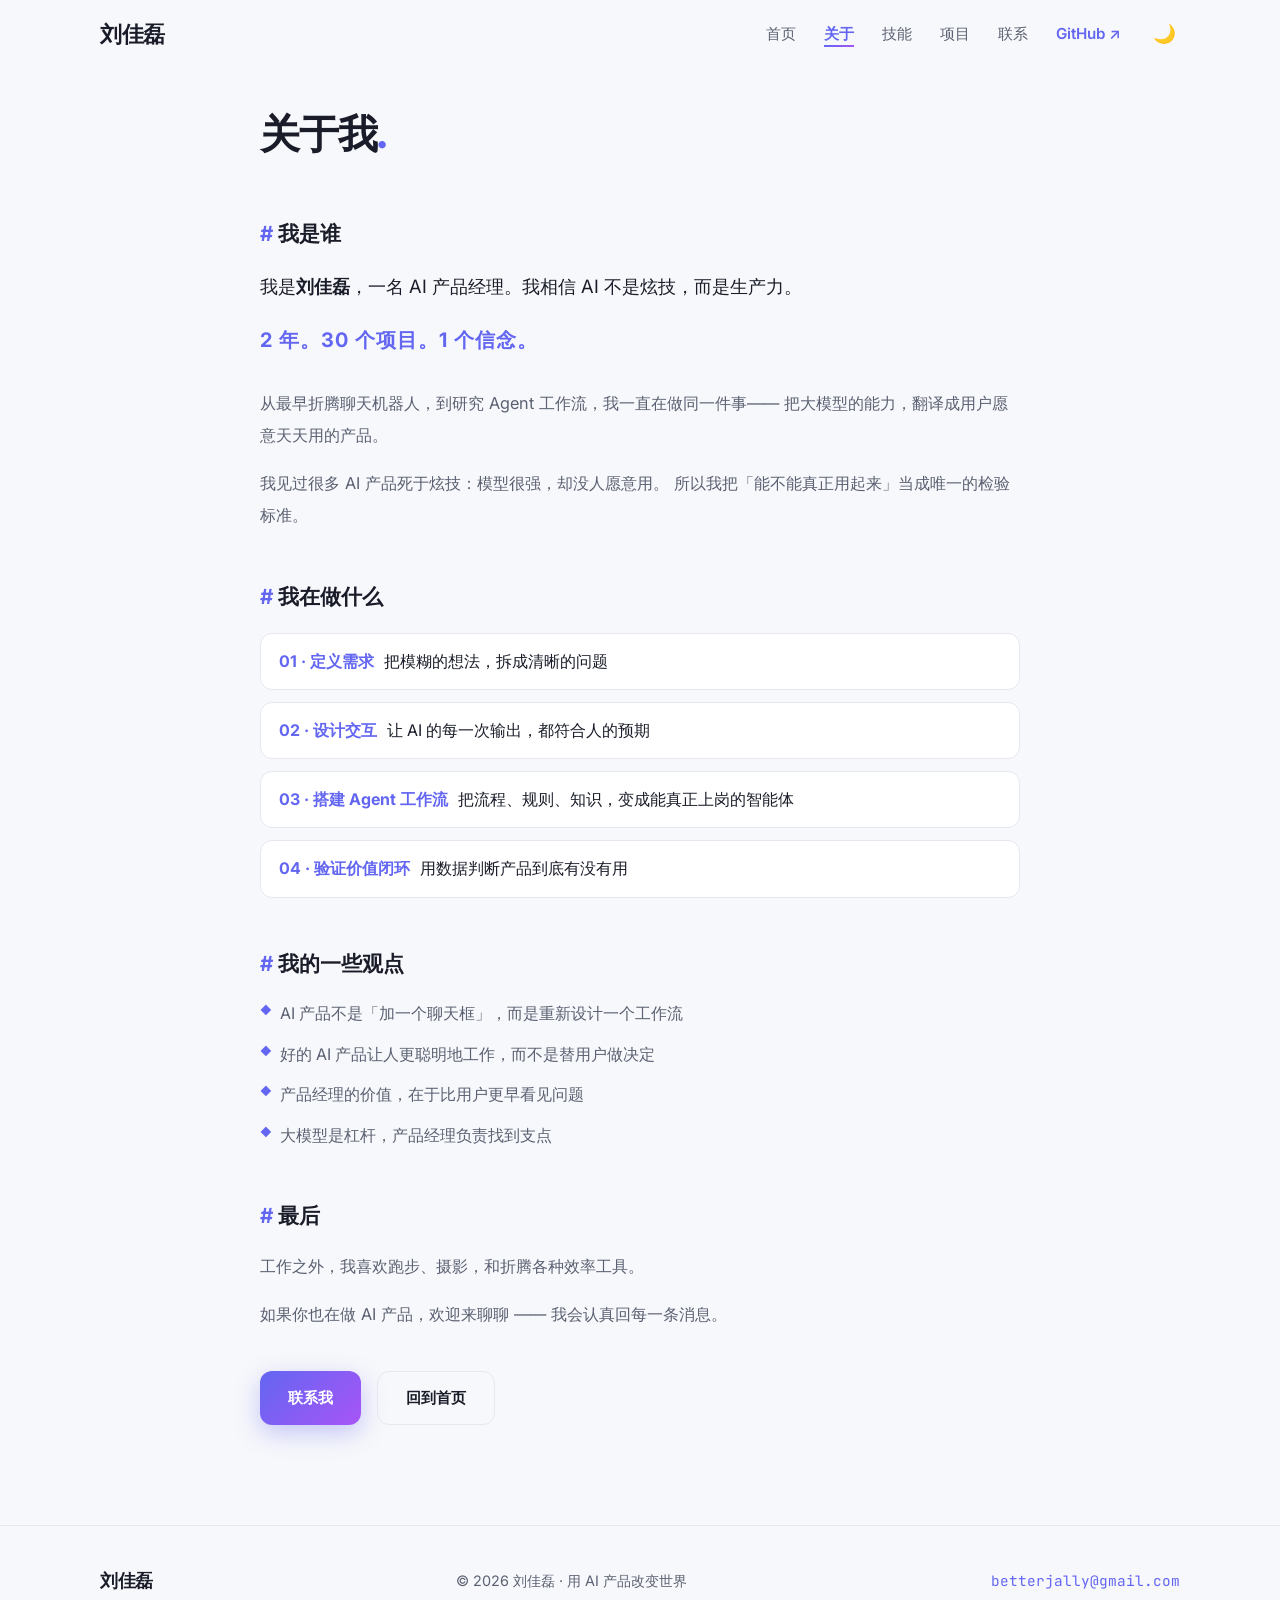
==== about.html @ 62be96ba "更新个人网站：AI 产品经理定位、独立关于页、导航与响应式优化" ====
<!DOCTYPE html>
<html lang="zh-CN">
<head>
  <meta charset="UTF-8" />
  <meta name="viewport" content="width=device-width, initial-scale=1.0" />
  <title>关于我 · 刘佳磊</title>
  <meta name="description" content="刘佳磊，AI 产品经理。相信 AI 不是炫技，而是生产力。" />
  <link rel="icon" href="data:image/svg+xml,<svg xmlns='http://www.w3.org/2000/svg' viewBox='0 0 100 100'><rect width='100' height='100' rx='22' fill='%236366f1'/><text x='50' y='68' font-size='44' text-anchor='middle' fill='white' font-family='Arial' font-weight='bold'>JL</text></svg>" />
  <link rel="preconnect" href="https://fonts.googleapis.com" />
  <link rel="preconnect" href="https://fonts.gstatic.com" crossorigin />
  <link href="https://fonts.googleapis.com/css2?family=Inter:wght@400;500;600;700;800&family=JetBrains+Mono:wght@400;500&display=swap" rel="stylesheet" />
  <link rel="stylesheet" href="css/style.css" />
</head>
<body>
  <!-- 顶部导航 -->
  <header class="site-header" id="site-header">
    <nav class="nav container">
      <a href="index.html" class="logo">
        <span class="logo-mark">刘</span><span class="logo-suffix">佳磊</span>
      </a>
      <button class="nav-toggle" id="nav-toggle" aria-label="菜单" aria-expanded="false">
        <span></span><span></span><span></span>
      </button>
      <ul class="nav-links" id="nav-links">
        <li><a href="index.html">首页</a></li>
        <li><a href="about.html" class="active">关于</a></li>
        <li><a href="index.html#skills">技能</a></li>
        <li><a href="index.html#projects">项目</a></li>
        <li><a href="index.html#contact">联系</a></li>
        <li><a href="https://github.com/betterjally-oss" target="_blank" rel="noopener" class="nav-ext" title="GitHub 个人主页">GitHub ↗</a></li>
        <li>
          <button class="theme-toggle" id="theme-toggle" aria-label="切换主题" title="切换深浅色主题">
            <span class="theme-icon">🌙</span>
          </button>
        </li>
      </ul>
    </nav>
  </header>

  <main>
    <!-- 关于页正文 -->
    <section class="section" id="about">
      <div class="container about-article">
        <h2 class="section-title" data-reveal>关于我<span class="dot">.</span></h2>

        <h3 data-reveal>我是谁</h3>
        <p class="article-lead" data-reveal>
          我是<strong>刘佳磊</strong>，一名 AI 产品经理。我相信 AI 不是炫技，而是生产力。
        </p>
        <p class="stat-line" data-reveal>2 年。30 个项目。1 个信念。</p>
        <p data-reveal>
          从最早折腾聊天机器人，到研究 Agent 工作流，我一直在做同一件事——
          把大模型的能力，翻译成用户愿意天天用的产品。
        </p>
        <p data-reveal>
          我见过很多 AI 产品死于炫技：模型很强，却没人愿意用。
          所以我把「能不能真正用起来」当成唯一的检验标准。
        </p>

        <h3 data-reveal>我在做什么</h3>
        <ul class="work-list" data-reveal>
          <li><strong>01 · 定义需求</strong>把模糊的想法，拆成清晰的问题</li>
          <li><strong>02 · 设计交互</strong>让 AI 的每一次输出，都符合人的预期</li>
          <li><strong>03 · 搭建 Agent 工作流</strong>把流程、规则、知识，变成能真正上岗的智能体</li>
          <li><strong>04 · 验证价值闭环</strong>用数据判断产品到底有没有用</li>
        </ul>

        <h3 data-reveal>我的一些观点</h3>
        <ul class="view-list" data-reveal>
          <li>AI 产品不是「加一个聊天框」，而是重新设计一个工作流</li>
          <li>好的 AI 产品让人更聪明地工作，而不是替用户做决定</li>
          <li>产品经理的价值，在于比用户更早看见问题</li>
          <li>大模型是杠杆，产品经理负责找到支点</li>
        </ul>

        <h3 data-reveal>最后</h3>
        <p data-reveal>
          工作之外，我喜欢跑步、摄影，和折腾各种效率工具。
        </p>
        <p data-reveal>
          如果你也在做 AI 产品，欢迎来聊聊 —— 我会认真回每一条消息。
        </p>

        <div class="hero-actions about-cta" data-reveal>
          <a href="index.html#contact" class="btn btn-primary">联系我</a>
          <a href="index.html" class="btn btn-ghost">回到首页</a>
        </div>
      </div>
    </section>
  </main>

  <footer class="site-footer">
    <div class="container footer-inner">
      <a href="index.html" class="logo logo-sm">
        <span class="logo-mark">刘</span><span class="logo-suffix">佳磊</span>
      </a>
      <p>© <span id="year"></span> 刘佳磊 · 用 AI 产品改变世界</p>
      <p class="footer-domain">betterjally@gmail.com</p>
    </div>
  </footer>

  <script src="js/main.js"></script>
</body>
</html>
---- css/style.css ----
/* ============ 变量与主题 ============ */
:root {
  --bg: #f7f8fb;
  --bg-alt: #ffffff;
  --text: #1a1d29;
  --text-muted: #5b6172;
  --accent: #6366f1;
  --accent-2: #a855f7;
  --border: #e6e8f0;
  --card-shadow: 0 10px 30px rgba(30, 35, 60, 0.06);
  --header-bg: rgba(247, 248, 251, 0.85);
}

html[data-theme="dark"] {
  --bg: #0f1117;
  --bg-alt: #161a24;
  --text: #e7e9f0;
  --text-muted: #9aa1b5;
  --accent: #818cf8;
  --accent-2: #c084fc;
  --border: #262b3a;
  --card-shadow: 0 10px 30px rgba(0, 0, 0, 0.35);
  --header-bg: rgba(15, 17, 23, 0.85);
}

/* ============ 基础 ============ */
* {
  margin: 0;
  padding: 0;
  box-sizing: border-box;
}

html {
  scroll-behavior: smooth;
}

body {
  font-family: "Inter", -apple-system, BlinkMacSystemFont, "PingFang SC", "Microsoft YaHei", sans-serif;
  background: var(--bg);
  color: var(--text);
  line-height: 1.7;
  transition: background 0.3s ease, color 0.3s ease;
  -webkit-font-smoothing: antialiased;
}

a {
  color: inherit;
  text-decoration: none;
}

img {
  max-width: 100%;
  display: block;
}

.container {
  width: min(1080px, 92%);
  margin: 0 auto;
}

.accent {
  color: var(--accent);
  font-weight: 700;
}

.dot {
  color: var(--accent);
}

/* ============ 导航 ============ */
.site-header {
  position: fixed;
  top: 0;
  left: 0;
  right: 0;
  z-index: 100;
  background: var(--header-bg);
  backdrop-filter: blur(12px);
  -webkit-backdrop-filter: blur(12px);
  border-bottom: 1px solid transparent;
  transition: border-color 0.3s ease, box-shadow 0.3s ease;
}

.site-header.scrolled {
  border-bottom-color: var(--border);
  box-shadow: 0 4px 20px rgba(0, 0, 0, 0.05);
}

.nav {
  display: flex;
  align-items: center;
  justify-content: space-between;
  height: 68px;
}

.logo {
  display: inline-flex;
  align-items: baseline;
  font-family: "JetBrains Mono", monospace;
  font-weight: 700;
  font-size: 1.4rem;
  letter-spacing: -0.5px;
}

.logo-mark {
  color: var(--text);
}

.logo-suffix {
  color: var(--text);
}

.nav-links {
  display: flex;
  align-items: center;
  gap: 28px;
  list-style: none;
}

.nav-links a {
  font-size: 0.95rem;
  font-weight: 500;
  color: var(--text-muted);
  position: relative;
  transition: color 0.2s ease;
}

.nav-links a::after {
  content: "";
  position: absolute;
  left: 0;
  bottom: -4px;
  width: 0;
  height: 2px;
  background: linear-gradient(135deg, var(--accent), var(--accent-2));
  transition: width 0.25s ease;
}

.nav-links a:hover {
  color: var(--text);
}

.nav-links a:hover::after {
  width: 100%;
}

.nav-links a.active {
  color: var(--accent);
  font-weight: 600;
}

.nav-links a.active::after {
  width: 100%;
}

.nav-links a.nav-ext {
  color: var(--accent);
  font-weight: 600;
}

.theme-toggle {
  background: none;
  border: none;
  cursor: pointer;
  font-size: 1.15rem;
  padding: 4px;
  display: flex;
  align-items: center;
}

/* 移动端菜单按钮 */
.nav-toggle {
  display: none;
  flex-direction: column;
  gap: 5px;
  background: none;
  border: none;
  cursor: pointer;
  padding: 6px;
}

.nav-toggle span {
  width: 22px;
  height: 2px;
  background: var(--text);
  border-radius: 2px;
  transition: transform 0.3s ease, opacity 0.3s ease;
}

.nav-toggle.active span:nth-child(1) {
  transform: translateY(7px) rotate(45deg);
}

.nav-toggle.active span:nth-child(2) {
  opacity: 0;
}

.nav-toggle.active span:nth-child(3) {
  transform: translateY(-7px) rotate(-45deg);
}

/* ============ Hero ============ */
.hero {
  min-height: 100vh;
  min-height: 100svh;
  display: flex;
  align-items: center;
  position: relative;
  overflow: hidden;
  padding: 120px 0 80px;
}

.hero::before {
  content: "";
  position: absolute;
  top: -20%;
  right: -10%;
  width: 500px;
  height: 500px;
  background: radial-gradient(circle, rgba(99, 102, 241, 0.18), transparent 65%);
  border-radius: 50%;
  filter: blur(40px);
}

.hero::after {
  content: "";
  position: absolute;
  bottom: -20%;
  left: -10%;
  width: 500px;
  height: 500px;
  background: radial-gradient(circle, rgba(168, 85, 247, 0.16), transparent 65%);
  border-radius: 50%;
  filter: blur(40px);
}

.hero-inner {
  position: relative;
  z-index: 1;
}

.hero-greeting {
  font-size: 1.1rem;
  color: var(--text-muted);
  margin-bottom: 12px;
}

.hero-name {
  font-size: clamp(3rem, 8vw, 5.5rem);
  font-weight: 800;
  line-height: 1.05;
  letter-spacing: -2px;
  background: linear-gradient(120deg, var(--text) 30%, var(--accent) 70%, var(--accent-2));
  -webkit-background-clip: text;
  background-clip: text;
  -webkit-text-fill-color: transparent;
  color: transparent;
}

.hero-tagline {
  font-size: clamp(1.2rem, 2.5vw, 1.6rem);
  font-weight: 600;
  margin-top: 20px;
  color: var(--text);
}

.hero-sub {
  margin-top: 14px;
  color: var(--text-muted);
  font-size: 1.05rem;
}

.hero-actions {
  display: flex;
  gap: 16px;
  margin-top: 36px;
  flex-wrap: wrap;
}

.btn {
  display: inline-flex;
  align-items: center;
  padding: 13px 28px;
  border-radius: 12px;
  font-weight: 600;
  font-size: 0.95rem;
  transition: transform 0.2s ease, box-shadow 0.2s ease, background 0.2s ease;
}

.btn:active {
  transform: translateY(1px);
}

.btn-primary {
  background: linear-gradient(135deg, var(--accent), var(--accent-2));
  color: #fff;
  box-shadow: 0 8px 24px rgba(99, 102, 241, 0.35);
}

.btn-primary:hover {
  transform: translateY(-2px);
  box-shadow: 0 12px 30px rgba(99, 102, 241, 0.45);
}

.btn-ghost {
  border: 1px solid var(--border);
  color: var(--text);
  background: transparent;
}

.btn-ghost:hover {
  transform: translateY(-2px);
  border-color: var(--accent);
  color: var(--accent);
}

/* 了解更多按钮：默认即强调色，悬停填充渐变 */
.btn-ghost-accent {
  border-color: var(--accent);
  color: var(--accent);
}

.btn-ghost-accent:hover {
  border-color: transparent;
  background: linear-gradient(135deg, var(--accent), var(--accent-2));
  color: #fff;
  box-shadow: 0 8px 24px rgba(99, 102, 241, 0.35);
}

/* 滚动提示 */
.scroll-hint {
  position: absolute;
  bottom: 54px;
  left: 50%;
  transform: translateX(-50%);
}

.mouse {
  width: 26px;
  height: 42px;
  border: 2px solid var(--text-muted);
  border-radius: 14px;
  display: flex;
  justify-content: center;
  padding-top: 8px;
}

.wheel {
  width: 4px;
  height: 8px;
  background: var(--accent);
  border-radius: 2px;
  animation: scroll-wheel 1.6s ease-in-out infinite;
}

@keyframes scroll-wheel {
  0% { opacity: 1; transform: translateY(0); }
  70% { opacity: 0; transform: translateY(12px); }
  100% { opacity: 0; transform: translateY(0); }
}

/* ============ 通用 Section ============ */
.section {
  padding: 100px 0;
}

.section-alt {
  background: var(--bg-alt);
  transition: background 0.3s ease;
}

.section-title {
  font-size: clamp(1.8rem, 4vw, 2.5rem);
  font-weight: 800;
  letter-spacing: -1px;
  margin-bottom: 48px;
}

/* ============ 关于 ============ */
.about-grid {
  display: grid;
  grid-template-columns: 1.4fr 1fr;
  gap: 48px;
  align-items: start;
}

.about-text p {
  color: var(--text-muted);
  margin-bottom: 18px;
  font-size: 1.02rem;
}

.about-text strong {
  color: var(--text);
}

.about-text em {
  color: var(--accent);
  font-style: normal;
}

/* —— 关于我 · 折叠阅读 —— */
.about-body {
  position: relative;
  max-height: 80em;
  overflow: hidden;
  transition: max-height 0.5s ease;
}

.about-body.collapsed {
  max-height: 13em;
}

.about-body.collapsed::after {
  content: "";
  position: absolute;
  left: 0;
  right: 0;
  bottom: 0;
  height: 4.5em;
  background: linear-gradient(to bottom, transparent, var(--bg));
  pointer-events: none;
}

.about-more {
  margin-top: 14px;
  padding: 6px 2px;
  background: none;
  border: none;
  color: var(--accent);
  font-size: 0.95rem;
  font-weight: 600;
  cursor: pointer;
  transition: opacity 0.2s ease;
}

.about-more:hover {
  opacity: 0.75;
}

.about-more[hidden] {
  display: none;
}

.about-text .btn {
  margin-top: 20px;
}

.about-list {
  list-style: none;
  margin-top: 24px;
  display: flex;
  flex-direction: column;
  gap: 12px;
}

.about-list li {
  color: var(--text);
  font-weight: 500;
}

.about-card {
  background: var(--bg-alt);
  border: 1px solid var(--border);
  border-radius: 18px;
  padding: 32px;
  display: flex;
  flex-direction: column;
  gap: 28px;
  box-shadow: var(--card-shadow);
}

.stat {
  display: flex;
  align-items: baseline;
  gap: 4px;
}

.stat-num {
  font-size: 2.4rem;
  font-weight: 800;
  background: linear-gradient(135deg, var(--accent), var(--accent-2));
  -webkit-background-clip: text;
  background-clip: text;
  -webkit-text-fill-color: transparent;
  color: transparent;
}

.stat-plus {
  font-size: 1.4rem;
  font-weight: 700;
  color: var(--accent);
}

.stat-label {
  margin-left: 10px;
  color: var(--text-muted);
  font-size: 0.95rem;
}

/* ============ 技能 ============ */
.skills-grid {
  display: grid;
  grid-template-columns: repeat(2, 1fr);
  gap: 24px;
}

.skill-group {
  background: var(--bg-alt);
  border: 1px solid var(--border);
  border-radius: 16px;
  padding: 28px;
  box-shadow: var(--card-shadow);
}

.skill-group h3 {
  font-size: 1.15rem;
  margin-bottom: 20px;
  color: var(--text);
}

.skill-items {
  display: flex;
  flex-wrap: wrap;
  gap: 10px;
}

.chip {
  padding: 7px 14px;
  border-radius: 999px;
  background: var(--bg);
  border: 1px solid var(--border);
  font-size: 0.88rem;
  font-weight: 500;
  color: var(--text);
  transition: border-color 0.2s ease, color 0.2s ease, transform 0.2s ease;
}

.chip:hover {
  border-color: var(--accent);
  color: var(--accent);
  transform: translateY(-2px);
}

/* ============ 关于页 ============ */
.about-article {
  max-width: 760px;
}

.about-article h3 {
  font-size: 1.3rem;
  margin: 48px 0 18px;
  color: var(--text);
}

.about-article h3::before {
  content: "# ";
  color: var(--accent);
}

.about-article p {
  color: var(--text-muted);
  line-height: 1.95;
  margin-bottom: 16px;
  font-size: 1.02rem;
}

.about-article strong {
  color: var(--text);
}

.article-lead {
  font-size: 1.15rem !important;
  color: var(--text) !important;
}

.stat-line {
  font-size: 1.25rem !important;
  font-weight: 700;
  letter-spacing: 1px;
  color: var(--accent) !important;
  margin: 8px 0 28px !important;
}

.work-list {
  list-style: none;
  display: flex;
  flex-direction: column;
  gap: 12px;
  margin-bottom: 24px;
}

.work-list li {
  padding: 14px 18px;
  background: var(--bg-alt);
  border: 1px solid var(--border);
  border-radius: 12px;
  color: var(--text);
  line-height: 1.7;
  transition: border-color 0.2s ease, transform 0.2s ease;
}

.work-list li:hover {
  border-color: var(--accent);
  transform: translateX(4px);
}

.work-list strong {
  color: var(--accent);
  margin-right: 10px;
}

.view-list {
  list-style: none;
  display: flex;
  flex-direction: column;
  gap: 12px;
  margin-bottom: 24px;
  color: var(--text-muted);
  line-height: 1.8;
}

.view-list li {
  padding-left: 20px;
  position: relative;
}

.view-list li::before {
  content: "◆";
  position: absolute;
  left: 0;
  top: 1px;
  color: var(--accent);
  font-size: 0.7rem;
}

.about-cta {
  margin-top: 40px;
}

/* ============ 项目 ============ */
.projects-grid {
  display: grid;
  grid-template-columns: repeat(3, 1fr);
  gap: 24px;
}

.project-card {
  background: var(--bg-alt);
  border: 1px solid var(--border);
  border-radius: 18px;
  padding: 30px;
  box-shadow: var(--card-shadow);
  display: flex;
  flex-direction: column;
  gap: 14px;
  transition: transform 0.25s ease, border-color 0.25s ease, box-shadow 0.25s ease;
}

.project-card:hover {
  transform: translateY(-6px);
  border-color: var(--accent);
  box-shadow: 0 18px 40px rgba(99, 102, 241, 0.18);
}

.project-icon {
  font-size: 2.2rem;
}

.project-card h3 {
  font-size: 1.2rem;
}

.project-card p {
  color: var(--text-muted);
  font-size: 0.95rem;
  flex: 1;
}

.project-tags {
  display: flex;
  flex-wrap: wrap;
  gap: 8px;
}

.project-tags span {
  font-family: "JetBrains Mono", monospace;
  font-size: 0.78rem;
  padding: 4px 10px;
  border-radius: 6px;
  background: var(--bg);
  color: var(--accent);
  border: 1px solid var(--border);
}

.project-link {
  font-weight: 600;
  font-size: 0.95rem;
  color: var(--accent);
  transition: color 0.2s ease;
}

.project-link:hover {
  color: var(--accent-2);
}

/* ============ 联系 ============ */
.contact-inner {
  text-align: center;
}

.contact-intro {
  color: var(--text-muted);
  max-width: 520px;
  margin: 0 auto 40px;
}

.contact-links {
  display: flex;
  justify-content: center;
  gap: 24px;
  flex-wrap: wrap;
}

.contact-item {
  display: flex;
  align-items: center;
  gap: 10px;
  padding: 16px 24px;
  background: var(--bg);
  border: 1px solid var(--border);
  border-radius: 14px;
  font-weight: 500;
  transition: transform 0.2s ease, border-color 0.2s ease, box-shadow 0.2s ease;
}

.contact-item:hover {
  transform: translateY(-3px);
  border-color: var(--accent);
  box-shadow: var(--card-shadow);
}

.contact-icon {
  font-size: 1.3rem;
}

/* ============ 页脚 ============ */
.site-footer {
  border-top: 1px solid var(--border);
  padding: 40px 0;
}

.footer-inner {
  display: flex;
  align-items: center;
  justify-content: space-between;
  gap: 16px;
  flex-wrap: wrap;
}

.logo-sm {
  font-size: 1.1rem;
}

.footer-inner p {
  color: var(--text-muted);
  font-size: 0.9rem;
}

.footer-domain {
  font-family: "JetBrains Mono", monospace;
  color: var(--accent) !important;
}

/* ============ 动画 ============ */
[data-reveal] {
  opacity: 0;
  transform: translateY(24px);
  transition: opacity 0.6s ease, transform 0.6s ease;
}

[data-reveal].revealed {
  opacity: 1;
  transform: translateY(0);
}

/* ============ 响应式 ============ */
@media (max-width: 860px) {
  .hero {
    padding: 96px 0 64px;
  }

  .about-grid {
    grid-template-columns: 1fr;
  }

  .skills-grid,
  .projects-grid {
    grid-template-columns: 1fr;
  }

  .nav-toggle {
    display: flex;
  }

  .nav-links {
    position: fixed;
    top: 68px;
    left: 0;
    right: 0;
    flex-direction: column;
    gap: 0;
    background: var(--header-bg);
    backdrop-filter: blur(12px);
    -webkit-backdrop-filter: blur(12px);
    border-bottom: 1px solid var(--border);
    max-height: 0;
    overflow: hidden;
    transition: max-height 0.35s ease;
    padding: 0;
  }

  .nav-links.open {
    max-height: 360px;
  }

  .nav-links li {
    width: 100%;
    text-align: center;
  }

  .nav-links a {
    display: block;
    padding: 16px;
    font-size: 1rem;
  }

  .nav-links .theme-toggle {
    padding: 16px;
  }

  .contact-links {
    flex-direction: column;
    align-items: center;
  }

  .footer-inner {
    justify-content: center;
    text-align: center;
  }
}

/* 极矮视口（小笔记本窗口 / 手机横屏等）：首屏内容可能撑满，隐藏下滑提示，避免被裁切或与按钮重叠 */
@media (max-height: 640px) {
  .scroll-hint {
    display: none;
  }
}
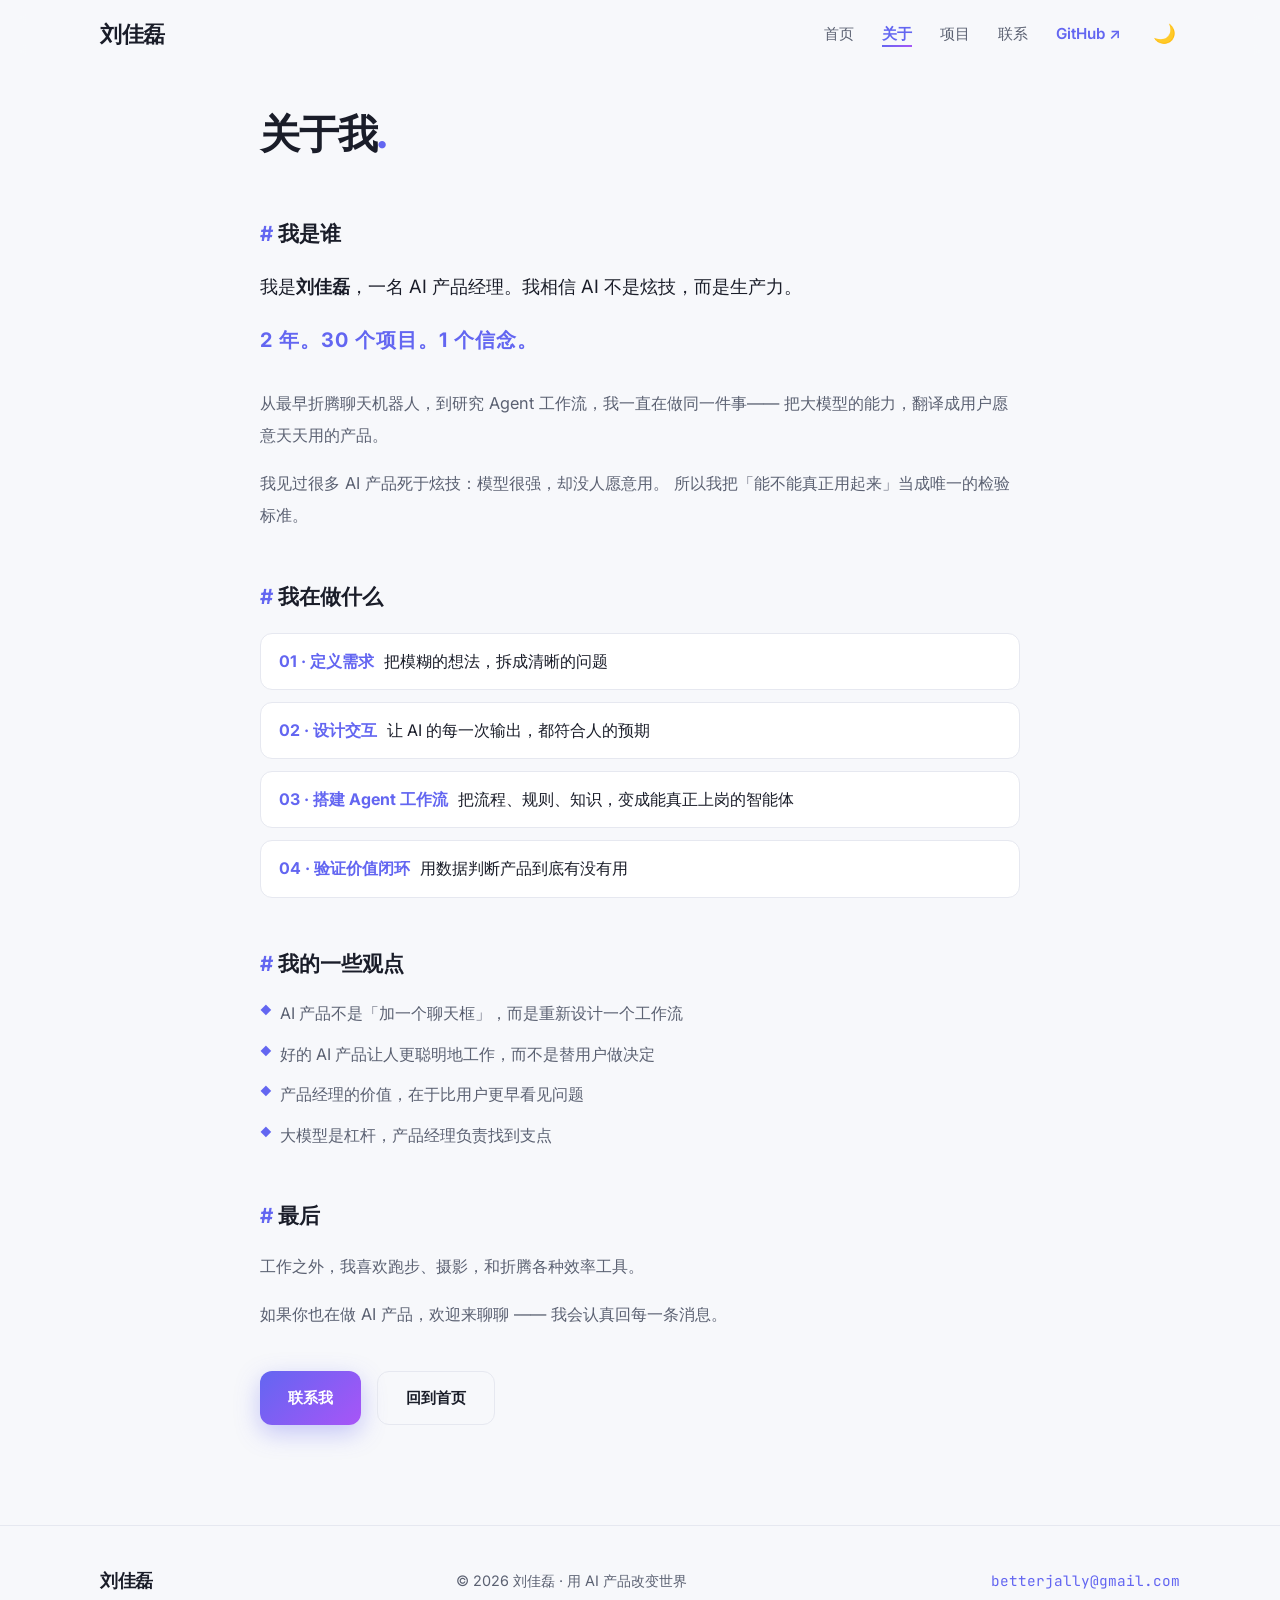
==== commit 81525057: "移除主页技能模块及相关导航入口" ====
--- a/about.html
+++ b/about.html
@@ -24,7 +24,6 @@
       <ul class="nav-links" id="nav-links">
         <li><a href="index.html">首页</a></li>
         <li><a href="about.html" class="active">关于</a></li>
-        <li><a href="index.html#skills">技能</a></li>
         <li><a href="index.html#projects">项目</a></li>
         <li><a href="index.html#contact">联系</a></li>
         <li><a href="https://github.com/betterjally-oss" target="_blank" rel="noopener" class="nav-ext" title="GitHub 个人主页">GitHub ↗</a></li>
